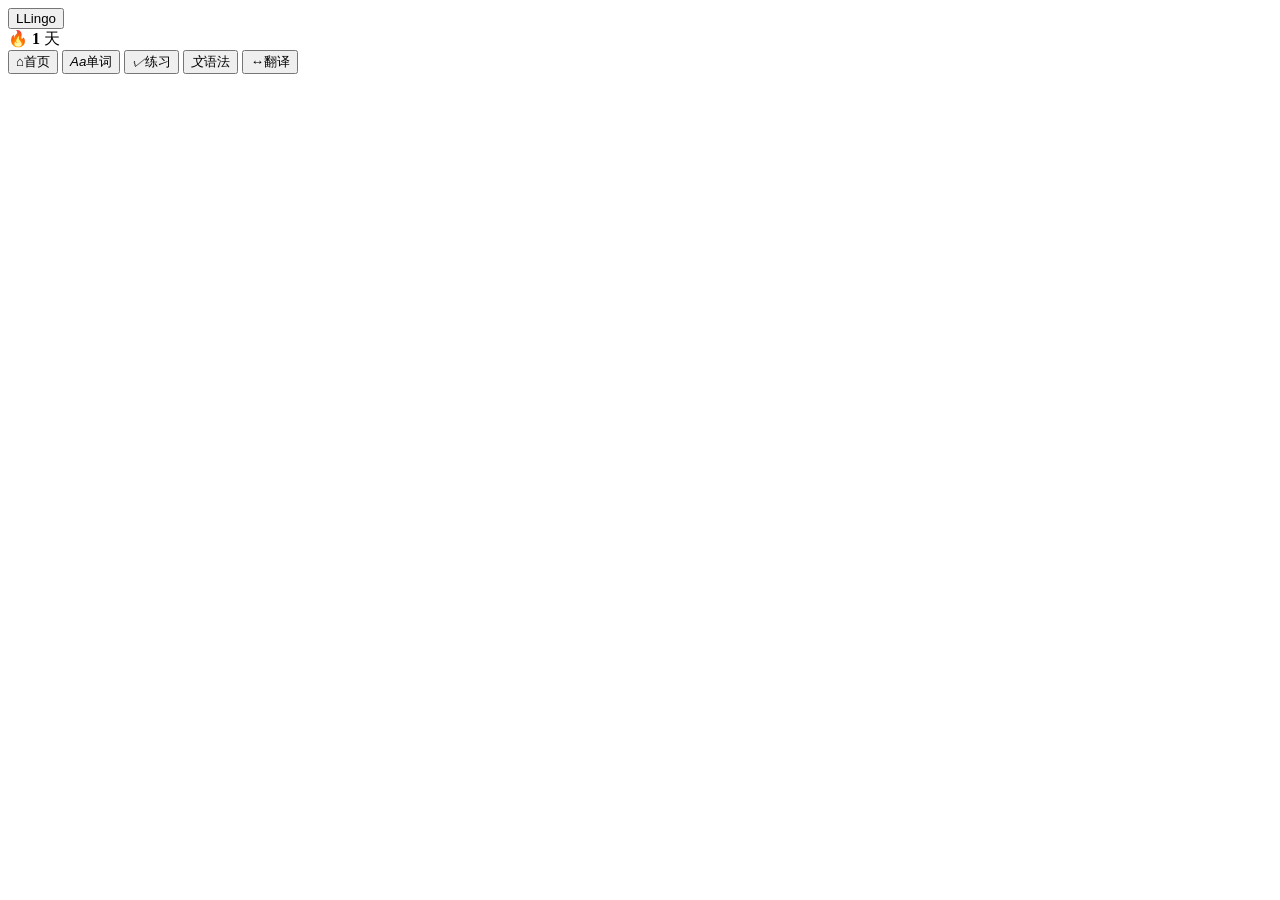
==== docs/index.html @ abed70c7 "Add docs/index.html" ====
<!doctype html>
<html lang="zh-CN">
<head>
  <meta charset="UTF-8">
  <meta name="viewport" content="width=device-width,initial-scale=1,viewport-fit=cover">
  <meta name="theme-color" content="#171a2b">
  <meta name="description" content="免登录、手机优先的英语单词、句子、语法与翻译练习。">
  <title>Lingo 英语学习</title>
  <link rel="stylesheet" href="./styles.css">
</head>
<body>
  <header class="topbar">
    <button class="brand" data-view="home" aria-label="回到首页"><span>L</span>Lingo</button>
    <div class="streak">🔥 <b id="streak">1</b> 天</div>
  </header>
  <main id="app" tabindex="-1"></main>
  <nav class="bottom-nav" aria-label="主要功能">
    <button data-view="home" class="active"><i>⌂</i><span>首页</span></button>
    <button data-view="words"><i>Aa</i><span>单词</span></button>
    <button data-view="sentences"><i>✓</i><span>练习</span></button>
    <button data-view="grammar"><i>文</i><span>语法</span></button>
    <button data-view="translate"><i>↔</i><span>翻译</span></button>
  </nav>
  <script src="./app.js"></script>
</body>
</html>
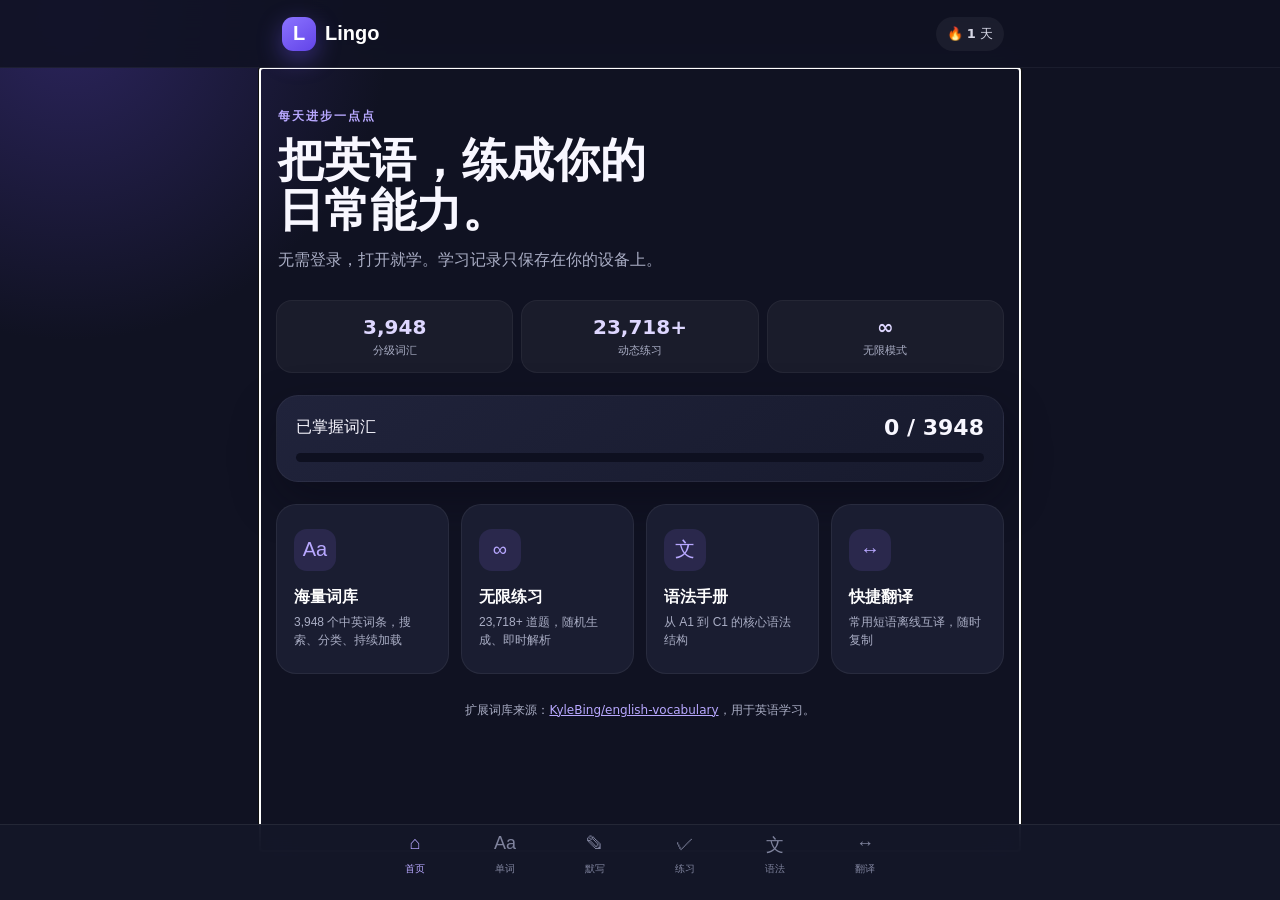
==== commit 5addbb41: "Add dictation, US UK audio, and pronunciation scoring" ====
--- a/docs/index.html
+++ b/docs/index.html
@@ -17,6 +17,7 @@
   <nav class="bottom-nav" aria-label="主要功能">
     <button data-view="home" class="active"><i>⌂</i><span>首页</span></button>
     <button data-view="words"><i>Aa</i><span>单词</span></button>
+    <button data-view="dictation"><i>✎</i><span>默写</span></button>
     <button data-view="sentences"><i>✓</i><span>练习</span></button>
     <button data-view="grammar"><i>文</i><span>语法</span></button>
     <button data-view="translate"><i>↔</i><span>翻译</span></button>
--- a/docs/styles.css
+++ b/docs/styles.css
@@ -0,0 +1,9 @@
+:root{--ink:#f8f7ff;--muted:#aaaec5;--bg:#101222;--panel:#1a1d31;--panel2:#242740;--purple:#8b73ff;--purple2:#b8a8ff;--green:#42d59b;--orange:#ffb55f;--red:#ff7085;--line:#30344f;--shadow:0 18px 45px #07081466;color-scheme:dark;font-family:Inter,"PingFang SC","Microsoft YaHei",system-ui,sans-serif}
+*{box-sizing:border-box}body{margin:0;background:radial-gradient(circle at 70px 20px,#2b245c 0,transparent 320px),var(--bg);color:var(--ink);min-height:100vh}.topbar{height:68px;display:flex;align-items:center;justify-content:space-between;padding:0 18px;position:sticky;top:0;z-index:10;background:#101222dc;backdrop-filter:blur(18px);border-bottom:1px solid #ffffff0d}.brand{border:0;background:none;color:#fff;font-size:20px;font-weight:800;display:flex;align-items:center;gap:9px}.brand span{display:grid;place-items:center;width:34px;height:34px;border-radius:11px;background:linear-gradient(145deg,var(--purple),#6244e8);box-shadow:0 8px 24px #7357ff66}.streak{font-size:13px;color:#d7d8e6;background:#ffffff0d;padding:8px 11px;border-radius:20px}main{width:min(760px,100%);margin:auto;padding:22px 16px 104px}.hero{padding:15px 2px 4px}.eyebrow{color:var(--purple2);font-size:12px;font-weight:800;letter-spacing:.16em;text-transform:uppercase}.hero h1{font-size:clamp(30px,8vw,46px);line-height:1.08;margin:11px 0}.hero p,.sub{color:var(--muted);line-height:1.7;margin:0}.progress-card,.card{background:linear-gradient(145deg,#20233b,#171a2d);border:1px solid #ffffff0d;border-radius:22px;box-shadow:var(--shadow)}.progress-card{padding:19px;margin:22px 0}.row{display:flex;align-items:center;justify-content:space-between;gap:12px}.progress-card b{font-size:22px}.meter{height:9px;background:#0e1020;border-radius:9px;overflow:hidden;margin-top:13px}.meter i{display:block;height:100%;border-radius:9px;background:linear-gradient(90deg,var(--purple),#c18fff)}.grid{display:grid;grid-template-columns:repeat(2,1fr);gap:12px}.feature{border:1px solid #ffffff10;border-radius:20px;background:var(--panel);color:#fff;text-align:left;padding:17px;min-height:145px;transition:.2s}.feature:active{transform:scale(.98)}.feature .icon{display:grid;place-items:center;width:42px;height:42px;border-radius:13px;background:#8b73ff22;color:var(--purple2);font-size:20px}.feature h3{margin:16px 0 5px}.feature p{margin:0;color:var(--muted);font-size:12px;line-height:1.5}.section-head{margin:4px 0 18px}.section-head h1{margin:8px 0 7px;font-size:29px}.filters{display:flex;gap:8px;overflow:auto;padding:2px 0 14px;scrollbar-width:none}.chip{white-space:nowrap;border:1px solid var(--line);background:#171a2d;color:#c8cad9;padding:8px 13px;border-radius:99px}.chip.active{background:var(--purple);border-color:var(--purple);color:#fff}.word-card{min-height:390px;padding:25px;display:flex;flex-direction:column;justify-content:space-between}.word-card h2{font-size:42px;margin:20px 0 4px}.phonetic{color:var(--purple2)}.meaning{font-size:19px;margin:25px 0 8px}.example{background:#111426;border-radius:15px;padding:15px;line-height:1.65}.example small{display:block;color:var(--muted);margin-top:5px}.card-actions{display:flex;gap:10px;margin-top:14px}.primary,.secondary,.option{border:0;border-radius:14px;padding:14px 18px;font-weight:750}.primary{background:linear-gradient(135deg,var(--purple),#6a4ce8);color:white;flex:1}.secondary{background:var(--panel2);color:#fff}.counter{color:var(--muted);font-size:13px}.question{padding:22px}.question h2{font-size:25px;line-height:1.45;margin:14px 0 8px}.question .translation{color:var(--muted);margin-bottom:18px}.options{display:grid;gap:10px}.option{text-align:left;background:#22263d;color:#fff;border:1px solid transparent}.option.correct{background:#183e34;border-color:var(--green)}.option.wrong{background:#48232e;border-color:var(--red)}.feedback{margin-top:15px;padding:13px;border-radius:12px;background:#111426;color:#d7d8e6;line-height:1.55}.grammar-list{display:grid;gap:12px}.grammar{padding:18px}.grammar .level{color:var(--orange);font-size:12px;font-weight:800}.grammar h3{margin:7px 0 4px}.grammar p{color:var(--muted);line-height:1.55}.formula{font-family:ui-monospace,monospace;color:#d9d1ff;background:#111426;padding:11px;border-radius:10px}.translator{padding:18px}.translator textarea{width:100%;min-height:135px;resize:vertical;border:1px solid var(--line);background:#111426;color:#fff;border-radius:15px;padding:15px;font:inherit;line-height:1.6;outline:none}.translator textarea:focus{border-color:var(--purple)}.swap{text-align:center;color:var(--purple2);padding:8px}.result{min-height:110px;padding:15px;background:#111426;border-radius:15px;color:#e7e4ff;line-height:1.65;white-space:pre-wrap}.hint{font-size:12px;color:var(--muted);margin-top:10px}.bottom-nav{position:fixed;z-index:20;bottom:0;left:0;right:0;height:76px;padding:7px max(10px,env(safe-area-inset-right)) calc(7px + env(safe-area-inset-bottom)) max(10px,env(safe-area-inset-left));display:flex;justify-content:center;gap:2px;background:#141728ee;border-top:1px solid #ffffff12;backdrop-filter:blur(20px)}.bottom-nav button{width:min(20%,100px);border:0;background:none;color:#7f839d;display:flex;flex-direction:column;align-items:center;gap:3px;font-size:11px}.bottom-nav i{font-style:normal;font-size:19px;height:26px}.bottom-nav button.active{color:var(--purple2)}button{cursor:pointer;-webkit-tap-highlight-color:transparent}.empty{text-align:center;color:var(--muted);padding:60px 20px}
+@media(min-width:700px){.grid{grid-template-columns:repeat(4,1fr)}.feature{min-height:170px}.topbar{padding-inline:calc((100vw - 760px)/2 + 16px)}}
+@media(prefers-reduced-motion:no-preference){.card,.feature{animation:rise .35s ease both}@keyframes rise{from{opacity:0;transform:translateY(8px)}}}
+.word-tools{display:flex;gap:8px;margin-bottom:12px}.word-tools input{min-width:0;flex:1;background:#171a2d;border:1px solid var(--line);color:#fff;border-radius:14px;padding:13px 14px;font:inherit;outline:none}.word-tools input:focus{border-color:var(--purple)}.word-tools .primary{flex:0 0 auto}.word-bank{display:grid;grid-template-columns:repeat(2,1fr);gap:9px;margin-top:16px}.word-bank button{border:1px solid var(--line);background:#171a2d;color:#fff;border-radius:13px;text-align:left;padding:12px}.word-bank b,.word-bank span{display:block}.word-bank span{color:var(--muted);font-size:12px;margin-top:3px}.toast{position:fixed;z-index:50;left:50%;bottom:92px;transform:translateX(-50%);width:max-content;max-width:calc(100vw - 32px);background:#f5f3ff;color:#171428;padding:11px 16px;border-radius:99px;box-shadow:0 10px 35px #0008;font-size:13px;font-weight:700}
+.mega-stats{display:grid;grid-template-columns:repeat(3,1fr);gap:8px;margin:22px 0}.mega-stats div{background:#ffffff0b;border:1px solid #ffffff0d;border-radius:16px;padding:14px 8px;text-align:center}.mega-stats b{display:block;font-size:20px;color:#ded7ff}.mega-stats span{display:block;color:var(--muted);font-size:11px;margin-top:4px}.load-more{display:block;width:100%;border:1px solid #6f5ee0;background:#201d43;color:#dcd6ff;border-radius:14px;padding:14px;margin-top:14px;font-weight:800}.end-note,.source-note{text-align:center;color:var(--muted);font-size:12px;padding:16px}.source-note a{color:var(--purple2)}.infinite-badge{color:#dcd6ff;background:#8b73ff18;border:1px solid #8b73ff44;padding:11px 14px;border-radius:13px;margin-bottom:12px;font-size:13px}
+.bottom-nav button{width:min(16.666%,88px);font-size:10px}.bottom-nav i{font-size:18px}
+.accent-switch{display:inline-flex;gap:4px;padding:4px;background:#111426;border:1px solid var(--line);border-radius:12px}.accent-switch button{border:0;background:transparent;color:var(--muted);padding:8px 10px;border-radius:9px;font-weight:800}.accent-switch button.active{background:var(--purple);color:#fff}.audio-tools{display:flex;gap:8px;align-items:center;flex-wrap:wrap}.pronunciation-box{margin-top:14px;padding:15px;border:1px solid #8b73ff44;background:#15172b;border-radius:16px}.pronunciation-box h3{margin:0 0 6px;font-size:16px}.pronunciation-box p{margin:5px 0;color:var(--muted);line-height:1.55}.pronunciation-score{display:flex;align-items:center;gap:12px;margin-top:10px}.pronunciation-score b{font-size:31px;color:var(--green)}.pronunciation-score span{font-size:13px;color:#d8d5e8}.mic-button{width:100%;margin-top:10px;background:linear-gradient(135deg,#2e8f73,#206c5b);color:#fff;border:0;border-radius:14px;padding:14px;font-weight:800}.mic-button.listening{animation:pulse 1.1s ease infinite}.dictation-card{padding:22px;text-align:center}.dictation-card .listen-orb{width:86px;height:86px;border:0;border-radius:50%;margin:8px auto 18px;background:linear-gradient(145deg,var(--purple),#5a43ce);color:#fff;font-size:30px;box-shadow:0 14px 38px #7357ff55}.dictation-card h2{font-size:23px;margin:7px 0}.dictation-hint{color:var(--muted);line-height:1.6;min-height:48px}.dictation-input{width:100%;margin-top:16px;background:#111426;border:1px solid var(--line);color:#fff;border-radius:15px;padding:16px;font:700 20px/1.2 ui-monospace,monospace;text-align:center;letter-spacing:.05em;outline:none}.dictation-input:focus{border-color:var(--purple)}.dictation-result{margin-top:14px;padding:13px;border-radius:12px;background:#111426;line-height:1.55}.dictation-result.good{border:1px solid var(--green);color:#baf4df}.dictation-result.bad{border:1px solid var(--red);color:#ffd0d8}.privacy-note{color:var(--muted);font-size:12px;line-height:1.55;margin:10px 0 0}@keyframes pulse{50%{transform:scale(.98);box-shadow:0 0 0 8px #42d59b22}}
+@media(max-width:420px){.word-card{padding:19px}.word-card h2{font-size:36px}.audio-tools{align-items:stretch}.audio-tools .secondary{flex:1}.accent-switch{width:100%}.accent-switch button{flex:1}.card-actions{flex-wrap:wrap}.bottom-nav{padding-inline:4px}.bottom-nav button{font-size:9px}}
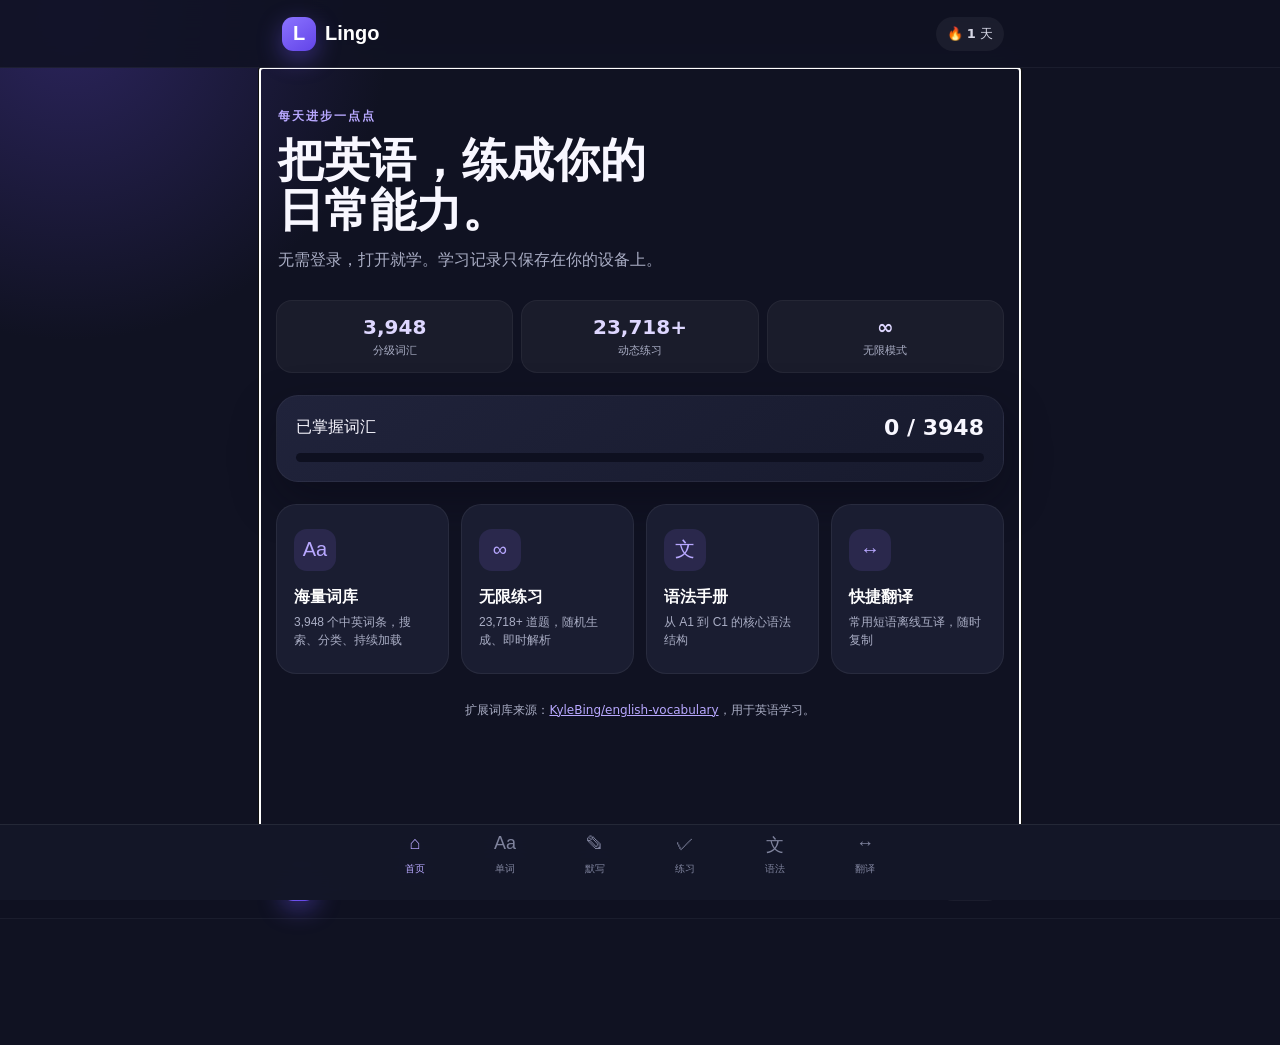
==== commit 306a838c: "Load new learning modes as a module" ====
--- a/docs/index.html
+++ b/docs/index.html
@@ -6,7 +6,7 @@
   <meta name="theme-color" content="#171a2b">
   <meta name="description" content="免登录、手机优先的英语单词、句子、语法与翻译练习。">
   <title>Lingo 英语学习</title>
-  <link rel="stylesheet" href="./styles.css">
+  <link rel="stylesheet" href="./styles.css?v=20260807">
 </head>
 <body>
   <header class="topbar">
@@ -22,6 +22,33 @@
     <button data-view="grammar"><i>文</i><span>语法</span></button>
     <button data-view="translate"><i>↔</i><span>翻译</span></button>
   </nav>
-  <script src="./app.js"></script>
+  <script type="module" src="./app.js?v=20260807"></script>
 </body>
 </html>
+<!doctype html>
+<html lang="zh-CN">
+<head>
+  <meta charset="UTF-8">
+  <meta name="viewport" content="width=device-width,initial-scale=1,viewport-fit=cover">
+  <meta name="theme-color" content="#171a2b">
+  <meta name="description" content="免登录、手机优先的英语单词、句子、语法与翻译练习。">
+  <title>Lingo 英语学习</title>
+  <link rel="stylesheet" href="./styles.css?v=20260807">
+</head>
+<body>
+  <header class="topbar">
+    <button class="brand" data-view="home" aria-label="回到首页"><span>L</span>Lingo</button>
+    <div class="streak">🔥 <b id="streak">1</b> 天</div>
+  </header>
+  <main id="app" tabindex="-1"></main>
+  <nav class="bottom-nav" aria-label="主要功能">
+    <button data-view="home" class="active"><i>⌂</i><span>首页</span></button>
+    <button data-view="words"><i>Aa</i><span>单词</span></button>
+    <button data-view="dictation"><i>✎</i><span>默写</span></button>
+    <button data-view="sentences"><i>✓</i><span>练习</span></button>
+    <button data-view="grammar"><i>文</i><span>语法</span></button>
+    <button data-view="translate"><i>↔</i><span>翻译</span></button>
+  </nav>
+  <script src="./app.js?v=20260807"></script>
+</body>
+</html>
